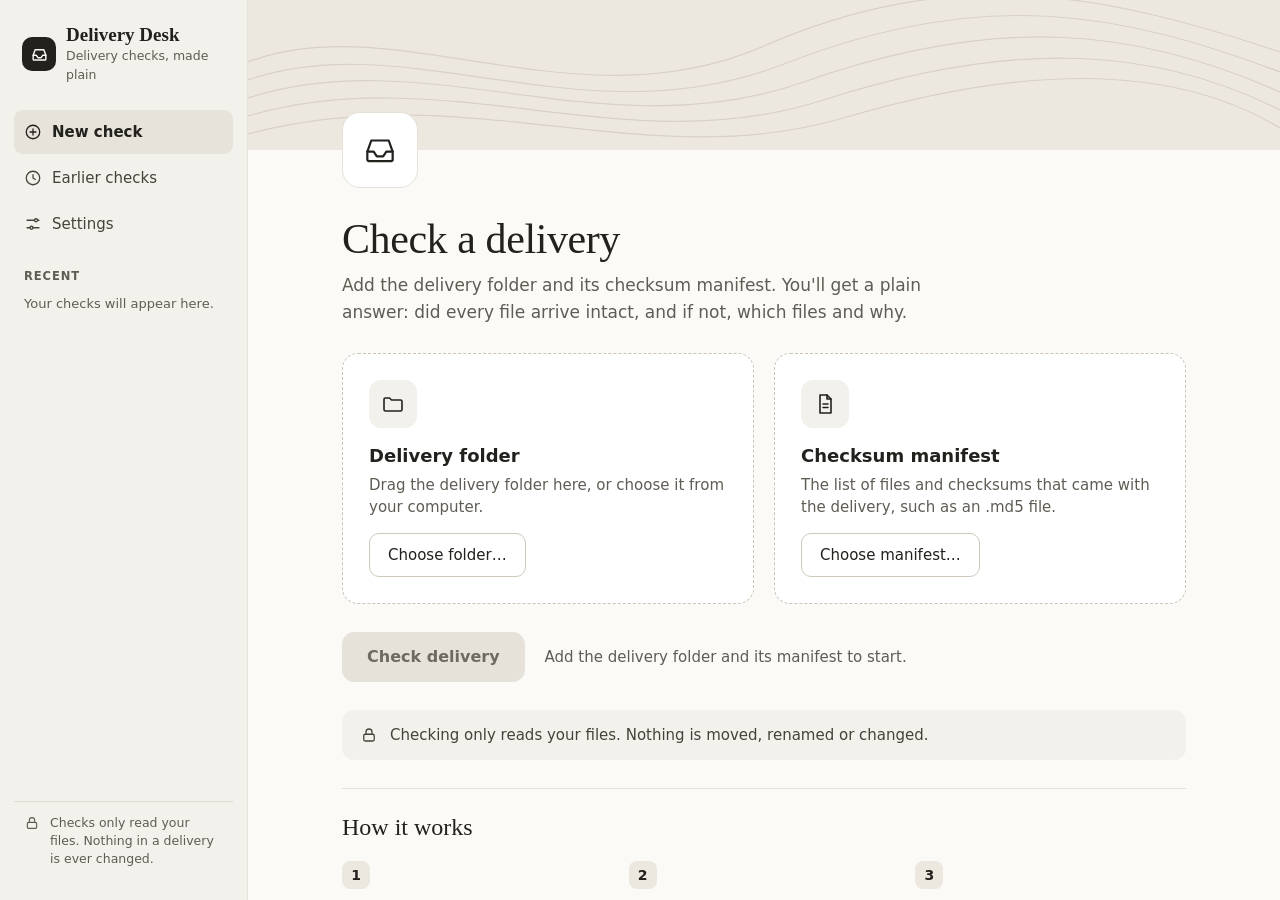
==== delivery_desk_app/web/index.html @ ee3d8d7c "Module 2: app skeleton (window, Start and Settings, drops and pickers, settings, secrets in Credenti" ====
<!doctype html>
<html lang="en">
<head>
<meta charset="utf-8">
<!-- Only the app's own files may run or style this page: a file name that looks like code is never obeyed. -->
<meta http-equiv="Content-Security-Policy" content="default-src 'self'; script-src 'self'; style-src 'self'; font-src 'self'; img-src 'self'; connect-src 'self'; object-src 'none'; base-uri 'none'; form-action 'none'">
<title>Delivery Desk</title>
<link rel="stylesheet" href="app.css">
<script src="app.js" defer></script>
</head>
<body>
<div class="shell">

<nav class="sidebar" aria-label="Main">
  <div class="brand">
    <div class="brand-mark">
      <svg aria-hidden="true" width="19" height="19" viewBox="0 0 24 24" fill="none" stroke="currentColor" stroke-width="1.8" stroke-linecap="round" stroke-linejoin="round"><path d="M4 13h4l2 3h4l2-3h4"></path><path d="M4 13 6.5 6h11L20 13v5a1 1 0 0 1-1 1H5a1 1 0 0 1-1-1z"></path></svg>
    </div>
    <div class="brand-text">
      <span class="brand-name">Delivery Desk</span>
      <span class="brand-tag">Delivery checks, made plain</span>
    </div>
  </div>

  <div class="nav-links">
    <button type="button" class="nav-link" data-screen="start" aria-current="page">
      <svg aria-hidden="true" width="18" height="18" viewBox="0 0 24 24" fill="none" stroke="currentColor" stroke-width="1.7" stroke-linecap="round" stroke-linejoin="round"><circle cx="12" cy="12" r="9"></circle><path d="M12 8v8M8 12h8"></path></svg>
      New check
    </button>
    <button type="button" class="nav-link" data-screen="earlier">
      <svg aria-hidden="true" width="18" height="18" viewBox="0 0 24 24" fill="none" stroke="currentColor" stroke-width="1.7" stroke-linecap="round" stroke-linejoin="round"><circle cx="12" cy="12" r="9"></circle><path d="M12 7.5V12l3 2"></path></svg>
      Earlier checks
    </button>
    <button type="button" class="nav-link" data-screen="settings">
      <svg aria-hidden="true" width="18" height="18" viewBox="0 0 24 24" fill="none" stroke="currentColor" stroke-width="1.7" stroke-linecap="round" stroke-linejoin="round"><path d="M4 7h10M18 7h2M4 17h4M12 17h8"></path><circle cx="16" cy="7" r="2"></circle><circle cx="10" cy="17" r="2"></circle></svg>
      Settings
    </button>
  </div>

  <div class="recent">
    <span class="eyebrow">Recent</span>
    <p class="recent-empty">Your checks will appear here.</p>
  </div>

  <div class="sidebar-foot">
    <svg aria-hidden="true" width="16" height="16" viewBox="0 0 24 24" fill="none" stroke="currentColor" stroke-width="1.7" stroke-linecap="round" stroke-linejoin="round"><rect x="5" y="11" width="14" height="9" rx="2"></rect><path d="M8 11V8a4 4 0 0 1 8 0v3"></path></svg>
    <span>Checks only read your files. Nothing in a delivery is ever changed.</span>
  </div>
</nav>

<main class="main">

  <!-- 1 · Start -->
  <section class="screen" id="screen-start" aria-labelledby="start-title">
    <div class="banner" aria-hidden="true">
      <svg width="100%" height="150" viewBox="0 0 1040 150" preserveAspectRatio="none" fill="none" stroke="#D8D1C4" stroke-width="1.2">
        <path vector-effect="non-scaling-stroke" d="M0 62 C 150 6, 330 128, 520 46 S 860 -8, 1040 52"></path>
        <path vector-effect="non-scaling-stroke" d="M0 80 C 160 24, 340 142, 540 64 S 880 12, 1040 72"></path>
        <path vector-effect="non-scaling-stroke" d="M0 98 C 180 40, 360 152, 560 82 S 900 30, 1040 92"></path>
        <path vector-effect="non-scaling-stroke" d="M0 116 C 200 58, 380 164, 580 100 S 920 50, 1040 110"></path>
        <path vector-effect="non-scaling-stroke" d="M0 134 C 220 76, 400 176, 600 118 S 940 68, 1040 128"></path>
      </svg>
    </div>
    <div class="page page-start">
      <div class="hero-mark">
        <svg aria-hidden="true" width="38" height="38" viewBox="0 0 24 24" fill="none" stroke="currentColor" stroke-width="1.4" stroke-linecap="round" stroke-linejoin="round"><path d="M4 13h4l2 3h4l2-3h4"></path><path d="M4 13 6.5 6h11L20 13v5a1 1 0 0 1-1 1H5a1 1 0 0 1-1-1z"></path></svg>
      </div>
      <header class="page-head">
        <h1 id="start-title">Check a delivery</h1>
        <p class="lead">Add the delivery folder and its checksum manifest. You'll get a plain answer: did every file arrive intact, and if not, which files and why.</p>
      </header>

      <div class="cards">
        <div class="card drop" id="folderCard">
          <div class="card-empty" id="folderEmpty">
            <div class="tile">
              <svg aria-hidden="true" width="24" height="24" viewBox="0 0 24 24" fill="none" stroke="currentColor" stroke-width="1.6" stroke-linecap="round" stroke-linejoin="round"><path d="M3 7.5A1.5 1.5 0 0 1 4.5 6h4l2 2h9A1.5 1.5 0 0 1 21 9.5v8a1.5 1.5 0 0 1-1.5 1.5h-15A1.5 1.5 0 0 1 3 17.5z"></path></svg>
            </div>
            <div class="card-text">
              <h2>Delivery folder</h2>
              <p>Drag the delivery folder here, or choose it from your computer.</p>
            </div>
            <button type="button" class="button" id="chooseFolder">Choose folder…</button>
          </div>
          <div class="card-chosen" id="folderChosen" hidden>
            <div class="card-top">
              <div class="tile tile-ok">
                <svg aria-hidden="true" width="24" height="24" viewBox="0 0 24 24" fill="none" stroke="currentColor" stroke-width="1.6" stroke-linecap="round" stroke-linejoin="round"><path d="M3 7.5A1.5 1.5 0 0 1 4.5 6h4l2 2h9A1.5 1.5 0 0 1 21 9.5v8a1.5 1.5 0 0 1-1.5 1.5h-15A1.5 1.5 0 0 1 3 17.5z"></path></svg>
              </div>
              <span class="pill pill-ok">Added</span>
            </div>
            <div class="card-facts">
              <span class="eyebrow">Delivery folder</span>
              <span class="mono big" id="folderName"></span>
              <span class="mono small muted" id="folderPath"></span>
              <span class="fact" id="folderFiles"></span>
            </div>
            <button type="button" class="link-button" id="changeFolder">Choose a different folder</button>
          </div>
          <p class="card-error" id="folderError" role="alert"></p>
        </div>

        <div class="card drop" id="manifestCard">
          <div class="card-empty" id="manifestEmpty">
            <div class="tile">
              <svg aria-hidden="true" width="24" height="24" viewBox="0 0 24 24" fill="none" stroke="currentColor" stroke-width="1.6" stroke-linecap="round" stroke-linejoin="round"><path d="M7 3h7l4 4v14H7z"></path><path d="M14 3v4h4"></path><path d="M10 12h5M10 15.5h5"></path></svg>
            </div>
            <div class="card-text">
              <h2>Checksum manifest</h2>
              <p>The list of files and checksums that came with the delivery, such as an .md5 file.</p>
            </div>
            <button type="button" class="button" id="chooseManifest">Choose manifest…</button>
          </div>
          <div class="card-chosen" id="manifestChosen" hidden>
            <div class="card-top">
              <div class="tile tile-ok">
                <svg aria-hidden="true" width="24" height="24" viewBox="0 0 24 24" fill="none" stroke="currentColor" stroke-width="1.6" stroke-linecap="round" stroke-linejoin="round"><path d="M7 3h7l4 4v14H7z"></path><path d="M14 3v4h4"></path><path d="M10 12h5M10 15.5h5"></path></svg>
              </div>
              <span class="pill pill-ok">Added</span>
            </div>
            <div class="card-facts">
              <span class="eyebrow">Checksum manifest</span>
              <span class="mono big" id="manifestName"></span>
              <span class="mono small muted" id="manifestPath"></span>
              <span class="fact" id="manifestEntries"></span>
            </div>
            <button type="button" class="link-button" id="changeManifest">Choose a different manifest</button>
          </div>
          <p class="card-error" id="manifestError" role="alert"></p>
        </div>
      </div>

      <div class="go-row">
        <button type="button" class="button primary" id="checkButton" disabled>Check delivery</button>
        <p class="muted" id="readyHint">Add the delivery folder and its manifest to start.</p>
      </div>

      <div class="reassure">
        <svg aria-hidden="true" width="18" height="18" viewBox="0 0 24 24" fill="none" stroke="currentColor" stroke-width="1.7" stroke-linecap="round" stroke-linejoin="round"><rect x="5" y="11" width="14" height="9" rx="2"></rect><path d="M8 11V8a4 4 0 0 1 8 0v3"></path></svg>
        <span>Checking only reads your files. Nothing is moved, renamed or changed.</span>
      </div>

      <section class="how" aria-labelledby="how-title">
        <h2 id="how-title" class="serif">How it works</h2>
        <div class="steps">
          <div class="step"><span class="step-num">1</span><h3>Check</h3><p>Every file is compared with its line in the manifest.</p></div>
          <div class="step"><span class="step-num">2</span><h3>Read the result</h3><p>Problems are explained in plain words, with the files they affect.</p></div>
          <div class="step"><span class="step-num">3</span><h3>Write it up</h3><p>Answer five short questions and get an email for your manager.</p></div>
        </div>
      </section>
    </div>
  </section>

  <!-- 8 · Earlier checks (built in module 5) -->
  <section class="screen" id="screen-earlier" aria-labelledby="earlier-title" hidden>
    <div class="page">
      <header class="page-head">
        <h1 id="earlier-title">Earlier checks</h1>
        <p class="lead">Every check run on this computer, newest first. This screen arrives later in the build.</p>
      </header>
    </div>
  </section>

  <!-- 7 · Settings -->
  <section class="screen" id="screen-settings" aria-labelledby="settings-title" hidden>
    <div class="page page-settings">
      <header class="settings-head">
        <div class="page-head">
          <h1 id="settings-title">Settings</h1>
          <p class="lead" id="modeHint">Which tools Delivery Desk works with.</p>
        </div>
        <div class="segmented" role="group" aria-label="Settings detail">
          <button type="button" id="modeStandard" aria-pressed="true">Standard</button>
          <button type="button" id="modeAdvanced" aria-pressed="false">Advanced</button>
        </div>
      </header>
      <p class="banner-warning" id="settingsWarning" role="alert" hidden></p>

      <div id="standardView">
        <section class="block">
          <h2 class="serif">Connected tools</h2>
          <div class="rows">
            <div class="row">
              <div class="row-text"><span class="row-title">Checking</span><span class="row-desc">Built in. Compares every file with its manifest and explains what it finds. Always available.</span></div>
              <span class="pill pill-ok">Ready</span>
            </div>
            <div class="row">
              <div class="row-text"><span class="row-title">Alerts and log <span class="muted normal">(optional)</span></span><span class="row-desc">When set up, delivery-ops-hub sends one alert for each delivery with problems, and logs every check. Without it, checks still run and every report is still saved.</span></div>
              <span class="pill" id="alertsStatus"></span>
            </div>
            <div class="row">
              <div class="row-text"><span class="row-title">AI summary <span class="muted normal">(optional)</span></span><span class="row-desc">ai-triage writes a checked summary for your note. Without it, the summary is written by code instead. Everything else works the same.</span></div>
              <span class="pill" id="aiStatus"></span>
            </div>
          </div>
          <p class="muted">Reports are saved in <span class="mono small" id="reportsInUse"></span><span id="reportsInUseWhy"></span></p>
          <p class="muted">Set up or change the optional tools under Advanced.</p>
        </section>
      </div>

      <div id="advancedView" hidden>
        <section class="block">
          <h2 class="serif">Reports</h2>
          <div class="panel">
            <div class="field" data-field="reports_dir">
              <label for="f-reports_dir">Reports folder</label>
              <div class="field-row"><input type="text" id="f-reports_dir" spellcheck="false"><button type="button" class="button small-button" data-browse="reports_dir" data-kind="folder">Browse…</button></div>
              <span class="help">Every check's report, working note and email are kept here. While alerts are set up, the reports folder in delivery-ops-hub's settings is used instead.</span>
              <span class="field-error" id="e-reports_dir"></span>
            </div>
          </div>
        </section>

        <section class="block">
          <h2 class="serif">Alerts and log <span class="aside">(optional)</span></h2>
          <div class="panel">
            <div class="field" data-field="ops_hub_path">
              <label for="f-ops_hub_path">delivery-ops-hub folder</label>
              <div class="field-row"><input type="text" id="f-ops_hub_path" spellcheck="false" placeholder="C:/path/to/delivery-ops-hub"><button type="button" class="button small-button" data-browse="ops_hub_path" data-kind="folder">Browse…</button></div>
              <span class="field-error" id="e-ops_hub_path"></span>
            </div>
            <div class="field" data-field="ops_hub_config">
              <label for="f-ops_hub_config">delivery-ops-hub settings file</label>
              <div class="field-row"><input type="text" id="f-ops_hub_config" spellcheck="false" placeholder="C:/path/to/delivery-ops-hub/ops-hub.toml"><button type="button" class="button small-button" data-browse="ops_hub_config" data-kind="file">Browse…</button></div>
              <span class="help">Its reports folder and alert settings are reused as they are.</span>
              <span class="field-error" id="e-ops_hub_config"></span>
            </div>
            <div class="field" data-secret="webhook_secret">
              <span class="label">Webhook secret</span>
              <div class="secret-saved" id="webhook_secret-saved" hidden>
                <span class="pill pill-ok">Saved in Windows Credential Manager</span>
                <button type="button" class="button small-button" data-replace="webhook_secret">Replace</button>
                <button type="button" class="link-button danger" data-remove="webhook_secret">Remove</button>
              </div>
              <div class="secret-edit" id="webhook_secret-edit">
                <span class="help">Paste the same secret that's stored in n8n's Header Auth credential.</span>
                <div class="field-row"><input type="password" id="s-webhook_secret" autocomplete="off" placeholder="Paste the webhook secret" aria-label="Webhook secret"><button type="button" class="button small-button" data-save-secret="webhook_secret">Save secret</button></div>
              </div>
              <span class="field-error" id="e-webhook_secret"></span>
            </div>
          </div>
        </section>

        <section class="block">
          <h2 class="serif">AI summary <span class="aside">(optional)</span></h2>
          <div class="panel">
            <div class="field" data-field="ai_triage_path">
              <label for="f-ai_triage_path">ai-triage folder</label>
              <div class="field-row"><input type="text" id="f-ai_triage_path" spellcheck="false" placeholder="C:/path/to/ai-triage"><button type="button" class="button small-button" data-browse="ai_triage_path" data-kind="folder">Browse…</button></div>
              <span class="field-error" id="e-ai_triage_path"></span>
            </div>
            <div class="field" data-field="ai_triage_python">
              <label for="f-ai_triage_python">ai-triage Python</label>
              <div class="field-row"><input type="text" id="f-ai_triage_python" spellcheck="false" placeholder="C:/path/to/ai-triage/.venv/Scripts/python.exe"><button type="button" class="button small-button" data-browse="ai_triage_python" data-kind="file">Browse…</button></div>
              <span class="field-error" id="e-ai_triage_python"></span>
            </div>
            <div class="field" data-secret="ai_key">
              <span class="label">AI key</span>
              <div class="secret-saved" id="ai_key-saved" hidden>
                <span class="pill pill-ok">Saved in Windows Credential Manager</span>
                <button type="button" class="button small-button" data-replace="ai_key">Replace</button>
                <button type="button" class="link-button danger" data-remove="ai_key">Remove</button>
              </div>
              <div class="secret-edit" id="ai_key-edit">
                <span class="help">Used only to write the AI summary. Without it, the summary is written by code.</span>
                <div class="field-row"><input type="password" id="s-ai_key" autocomplete="off" placeholder="Paste your Anthropic API key" aria-label="AI key"><button type="button" class="button small-button" data-save-secret="ai_key">Save key</button></div>
              </div>
              <span class="field-error" id="e-ai_key"></span>
            </div>
          </div>
        </section>

        <div class="reassure">
          <svg aria-hidden="true" width="18" height="18" viewBox="0 0 24 24" fill="none" stroke="currentColor" stroke-width="1.7" stroke-linecap="round" stroke-linejoin="round"><rect x="5" y="11" width="14" height="9" rx="2"></rect><path d="M8 11V8a4 4 0 0 1 8 0v3"></path></svg>
          <span><strong>Secrets stay in Windows Credential Manager,</strong> the password store built into Windows. Delivery Desk never writes them into its settings, reports, notes or emails, and never shows a saved secret again.</span>
        </div>

        <div class="go-row">
          <button type="button" class="button primary" id="saveSettings">Save settings</button>
          <span class="saved-note" id="savedNote" role="status"></span>
        </div>
      </div>
    </div>
  </section>
</main>
</div>

<div class="toast" id="toast" role="status" aria-live="polite" hidden></div>
</body>
</html>
---- delivery_desk_app/web/app.css ----
/* Delivery Desk: "Paper". Calm and light, after Georgi's prototype. One look, no dark mode. */

:root {
  --paper: #FBFAF7;
  --sidebar: #F3F1EC;
  --line: #E6E2DA;
  --line-soft: #EEEBE5;
  --line-strong: #CFC9BD;
  --ink: #22211D;
  --ink-2: #45423B;
  --muted: #5F5C54;
  --wash: #ECE8E0;
  --selected: #E7E3DB;
  --white: #FFFFFF;
  --accent: #2B5FD9;
  --accent-dark: #1E46A8;
  --accent-wash: #EEF3FD;
  --ok: #22663F;
  --ok-wash: #E5F2E9;
  --ok-line: #B9D7C4;
  --warn: #8A5A12;
  --warn-wash: #FBF1DC;
  --bad: #A3401F;
  --bad-wash: #FBE9E2;
  --serif: "Newsreader", Georgia, "Times New Roman", serif;
  --sans: "Instrument Sans", "Segoe UI", system-ui, sans-serif;
  --mono: "IBM Plex Mono", Consolas, "Courier New", monospace;
}

* { box-sizing: border-box; }
html, body { margin: 0; height: 100%; }
body { background: var(--paper); color: var(--ink); font-family: var(--sans); font-size: 16px; line-height: 1.5; }
button { font: inherit; cursor: pointer; }
input { font: inherit; }
:focus-visible { outline: 2px solid var(--accent); outline-offset: 2px; }
[hidden] { display: none !important; }

.shell { min-height: 100%; display: flex; }
.main { flex: 1; min-width: 0; overflow-y: auto; height: 100vh; }

/* --- Sidebar ------------------------------------------------------------------------------------ */
.sidebar { width: 248px; flex: none; padding: 20px 14px; background: var(--sidebar); border-right: 1px solid var(--line);
  display: flex; flex-direction: column; gap: 22px; height: 100vh; position: sticky; top: 0; }
.brand { display: flex; align-items: center; gap: 10px; padding: 4px 8px; }
.brand-mark { width: 34px; height: 34px; border-radius: 10px; background: var(--ink); color: var(--paper);
  display: flex; align-items: center; justify-content: center; flex: none; }
.brand-text { display: flex; flex-direction: column; gap: 1px; }
.brand-name { font-family: var(--serif); font-size: 19px; font-weight: 600; line-height: 1.15; }
.brand-tag { font-size: 12.5px; color: var(--muted); }
.nav-links { display: flex; flex-direction: column; gap: 2px; }
.nav-link { display: flex; align-items: center; gap: 10px; min-height: 44px; padding: 0 10px; border-radius: 9px;
  border: none; background: none; color: var(--ink-2); font-size: 15px; font-weight: 500; text-align: left; }
.nav-link:hover { background: var(--wash); }
.nav-link[aria-current="page"] { background: var(--selected); color: var(--ink); font-weight: 600; }
.recent { display: flex; flex-direction: column; gap: 2px; }
.recent .eyebrow { padding: 0 10px 6px; }
.recent-empty { margin: 0; padding: 0 10px; font-size: 13px; color: var(--muted); }
.sidebar-foot { margin-top: auto; display: flex; gap: 10px; align-items: flex-start; padding: 12px 10px;
  border-top: 1px solid #E0DCD3; font-size: 12.5px; line-height: 1.45; color: var(--muted); }
.sidebar-foot svg { flex: none; margin-top: 1px; }

/* --- Shared ------------------------------------------------------------------------------------- */
.page { width: 100%; max-width: 940px; margin: 0 auto; padding: 48px 48px 64px; display: flex; flex-direction: column; gap: 28px; }
.page-head { display: flex; flex-direction: column; gap: 10px; }
h1 { margin: 0; font-family: var(--serif); font-size: 42px; font-weight: 500; line-height: 1.1; letter-spacing: -0.01em; }
h2, h3 { margin: 0; }
.serif { font-family: var(--serif); font-weight: 500; font-size: 24px; }
.lead { margin: 0; max-width: 640px; font-size: 17px; line-height: 1.55; color: var(--muted); }
.muted { color: var(--muted); }
.normal { font-weight: 400; }
.mono { font-family: var(--mono); overflow-wrap: anywhere; }
.big { font-size: 18px; font-weight: 500; }
.small { font-size: 13px; }
.eyebrow { font-size: 11.5px; font-weight: 600; letter-spacing: 0.08em; text-transform: uppercase; color: var(--muted); }
.pill { display: inline-flex; align-items: center; gap: 6px; padding: 5px 11px; border-radius: 999px;
  background: var(--wash); color: var(--ink-2); font-size: 13px; font-weight: 600; white-space: nowrap; }
.pill-ok { background: var(--ok-wash); color: var(--ok); }
.pill-warn { background: var(--warn-wash); color: var(--warn); }

.button { display: inline-flex; align-items: center; justify-content: center; gap: 8px; min-height: 44px; padding: 0 18px;
  border-radius: 10px; background: var(--white); border: 1px solid var(--line-strong); color: var(--ink); font-size: 15px; font-weight: 500; }
.button:hover { background: #F7F5F0; }
.button.primary { min-height: 50px; padding: 0 24px; border-radius: 12px; background: var(--ink); border-color: var(--ink);
  color: var(--white); font-size: 16px; font-weight: 600; }
.button.primary:hover { background: #3A3832; }
.button.primary:disabled { background: var(--line); border-color: var(--line); color: #6E6A61; cursor: not-allowed; }
.small-button { min-height: 44px; padding: 0 14px; font-size: 14.5px; flex: none; }
.link-button { min-height: 44px; padding: 0 4px; background: none; border: none; color: var(--accent); font-size: 15px; font-weight: 500; }
.link-button:hover { color: var(--accent-dark); }
.link-button.danger { color: var(--bad); }

.reassure { display: flex; align-items: flex-start; gap: 12px; padding: 14px 18px; border-radius: 12px; background: var(--sidebar);
  font-size: 15px; color: var(--ink-2); }
.reassure svg { flex: none; margin-top: 2px; }
.reassure strong { color: var(--ink); }
.go-row { display: flex; flex-wrap: wrap; align-items: center; gap: 14px 20px; }
.go-row p { margin: 0; font-size: 15px; }

/* --- Start ----------------------------------------------------------------------------------------- */
.banner { height: 150px; background: var(--wash); overflow: hidden; }
.page-start { padding-top: 0; }
.hero-mark { margin-top: -38px; width: 76px; height: 76px; border-radius: 18px; background: var(--white); border: 1px solid var(--line);
  display: flex; align-items: center; justify-content: center; }
.cards { display: flex; flex-wrap: wrap; gap: 20px; }
.card { flex: 1 1 300px; min-width: 0; min-height: 244px; border: 1.5px dashed #CBC4B6; border-radius: 16px; background: var(--white);
  padding: 26px; display: flex; flex-direction: column; gap: 10px; transition: border-color 120ms, background 120ms; }
.card.is-chosen { border-style: solid; border-color: var(--ok-line); }
.card.is-dragging { border-color: var(--accent); background: var(--accent-wash); }
.card-empty, .card-chosen { display: flex; flex-direction: column; align-items: flex-start; gap: 14px; flex: 1; }
.card-text { display: flex; flex-direction: column; gap: 5px; }
.card-text h2 { font-size: 18px; font-weight: 600; }
.card-text p { margin: 0; font-size: 15px; color: var(--muted); }
.card-empty .button, .card-chosen .link-button { margin-top: auto; }
.card-top { display: flex; align-items: center; justify-content: space-between; align-self: stretch; }
.card-facts { display: flex; flex-direction: column; gap: 5px; min-width: 0; align-self: stretch; }
.fact { font-size: 14px; color: var(--ink-2); }
.tile { width: 48px; height: 48px; border-radius: 12px; background: var(--sidebar); display: flex; align-items: center; justify-content: center; }
.tile-ok { background: var(--ok-wash); color: var(--ok); }
.card-error { margin: 0; font-size: 14px; color: var(--bad); }
.card-error:empty { display: none; }
.how { display: flex; flex-direction: column; gap: 16px; padding-top: 8px; border-top: 1px solid var(--line); }
.how h2 { margin-top: 12px; }
.steps { display: flex; flex-wrap: wrap; gap: 16px; }
.step { flex: 1 1 200px; display: flex; flex-direction: column; gap: 8px; }
.step h3 { font-size: 16px; font-weight: 600; }
.step p { margin: 0; font-size: 14.5px; color: var(--muted); }
.step-num { width: 28px; height: 28px; border-radius: 8px; background: var(--wash); display: flex; align-items: center; justify-content: center;
  font-size: 14px; font-weight: 600; }

/* --- Settings ------------------------------------------------------------------------------------- */
.page-settings { max-width: 900px; gap: 30px; }
.settings-head { display: flex; flex-wrap: wrap; align-items: flex-end; justify-content: space-between; gap: 18px 24px; }
.segmented { display: flex; padding: 4px; border-radius: 12px; background: var(--wash); }
.segmented button { min-height: 40px; padding: 0 16px; border-radius: 9px; border: none; background: transparent; color: var(--muted);
  font-size: 15px; font-weight: 600; }
.segmented button[aria-pressed="true"] { background: var(--white); color: var(--ink); }
.banner-warning { margin: 0; padding: 12px 16px; border-radius: 12px; background: var(--warn-wash); color: var(--warn); font-size: 14.5px; }
.block { display: flex; flex-direction: column; gap: 14px; margin-bottom: 26px; }
.block h2.serif { font-size: 26px; }
.aside { font-family: var(--sans); font-size: 16px; color: var(--muted); }
.block > p { margin: 0; font-size: 14.5px; }
.rows { background: var(--white); border: 1px solid var(--line); border-radius: 16px; overflow: hidden; }
.row { display: flex; flex-wrap: wrap; align-items: center; justify-content: space-between; gap: 12px 20px; padding: 20px 22px;
  border-bottom: 1px solid var(--line-soft); }
.row:last-child { border-bottom: none; }
.row-text { flex: 1 1 320px; display: flex; flex-direction: column; gap: 4px; min-width: 0; }
.row-title { font-size: 16px; font-weight: 600; }
.row-desc { font-size: 14.5px; color: var(--muted); }
.panel { background: var(--white); border: 1px solid var(--line); border-radius: 16px; padding: 22px; display: flex; flex-direction: column; gap: 18px; }
.field { display: flex; flex-direction: column; gap: 6px; }
.field label, .field .label { font-size: 14.5px; font-weight: 600; }
.field-row { display: flex; gap: 8px; }
.field-row input { flex: 1; min-width: 0; min-height: 44px; padding: 0 12px; border-radius: 10px; border: 1px solid #D6D1C6;
  background: var(--paper); color: var(--ink); font-family: var(--mono); font-size: 13.5px; }
.field-row input[type="password"] { font-family: var(--sans); font-size: 14.5px; }
.field.has-error input { border-color: var(--bad); background: var(--bad-wash); }
.help { font-size: 13.5px; color: var(--muted); }
.field-error { font-size: 13.5px; color: var(--bad); }
.field-error:empty { display: none; }
.secret-saved { display: flex; flex-wrap: wrap; align-items: center; gap: 10px 14px; min-height: 44px; }
.secret-edit { display: flex; flex-direction: column; gap: 6px; }
.saved-note { font-size: 14.5px; color: var(--ok); }

.toast { position: fixed; bottom: 24px; left: 50%; transform: translateX(-50%); padding: 12px 18px; border-radius: 12px;
  background: var(--ink); color: var(--white); font-size: 14.5px; max-width: 560px; }
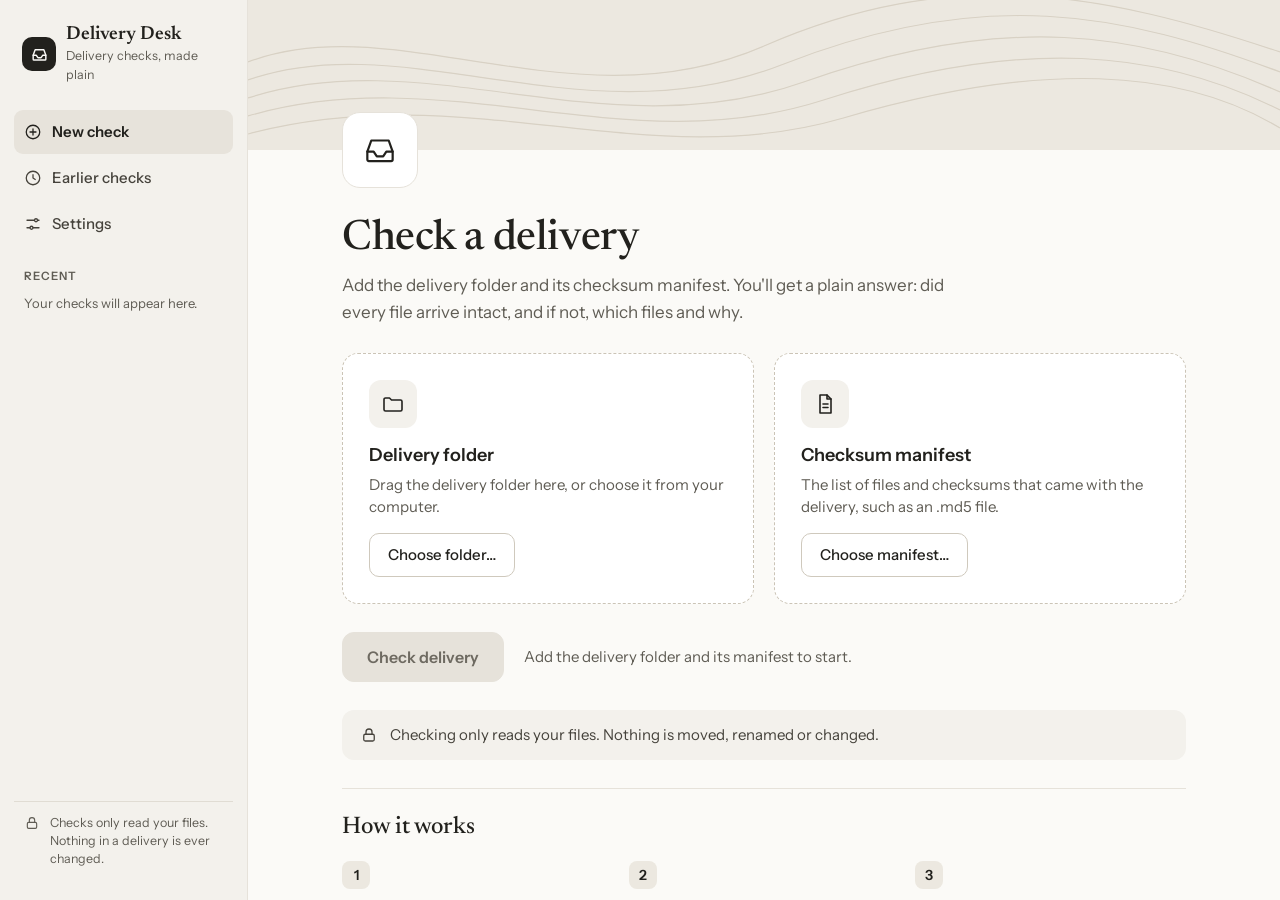
==== commit c15502ec: "Module 3, parts c and d: Checking, All clear, Problems found and Couldn't-check screens, with real c" ====
--- a/delivery_desk_app/web/index.html
+++ b/delivery_desk_app/web/index.html
@@ -151,6 +151,149 @@
     </div>
   </section>
 
+  <!-- 2 · Checking -->
+  <section class="screen" id="screen-checking" aria-labelledby="checking-title" hidden>
+    <div class="page page-narrow">
+      <header class="page-head">
+        <span class="eyebrow" id="checkStage">Checking · you can keep working</span>
+        <h1 id="checking-title">Checking <span class="mono h1-mono" id="checkName"></span></h1>
+        <p class="lead">Against <span class="mono" id="checkManifest"></span>.</p>
+      </header>
+      <section class="progress-card" aria-label="Progress">
+        <div class="progress-top">
+          <span class="big-number" id="checkPct">0%</span>
+          <span class="progress-counts" id="checkCounts">Getting ready…</span>
+        </div>
+        <div class="bar" role="progressbar" aria-label="Files checked" aria-valuemin="0" aria-valuemax="100" aria-valuenow="0" id="checkBarBox"><div class="bar-fill" id="checkBar"></div></div>
+        <div class="now-reading">
+          <span class="small muted" id="nowLabel">Reading now</span>
+          <span class="mono" id="nowFile">…</span>
+        </div>
+      </section>
+      <ol class="stages">
+        <li class="stage" id="stage-preparing"><span class="stage-mark">1</span><span class="stage-text"><span class="stage-title">Reading the manifest and the folder</span><span class="stage-detail">Which files should be there, and which are.</span></span></li>
+        <li class="stage" id="stage-hashing"><span class="stage-mark">2</span><span class="stage-text"><span class="stage-title">Reading files and working out checksums</span><span class="stage-detail">Each file is read once, start to finish.</span></span></li>
+        <li class="stage" id="stage-comparing"><span class="stage-mark">3</span><span class="stage-text"><span class="stage-title">Comparing and looking for likely causes</span><span class="stage-detail">Related findings are grouped so you can see what probably happened.</span></span></li>
+      </ol>
+      <div class="go-row">
+        <button type="button" class="button" id="stopButton">Stop checking</button>
+        <span class="muted">Stopping is safe. Nothing has been changed.</span>
+      </div>
+    </div>
+  </section>
+
+  <!-- 3 · All clear -->
+  <section class="screen" id="screen-allclear" aria-labelledby="allclear-title" hidden>
+    <div class="page">
+      <header class="result-head">
+        <div class="result-icon result-icon-ok">
+          <svg aria-hidden="true" width="32" height="32" viewBox="0 0 24 24" fill="none" stroke="currentColor" stroke-width="2" stroke-linecap="round" stroke-linejoin="round"><path d="m5 12.5 4.5 4.5L19 7.5"></path></svg>
+        </div>
+        <span class="pill pill-ok">CLEAN</span>
+        <h1 id="allclear-title"></h1>
+        <p class="lead">Every file listed in <span class="mono" id="acManifests"></span> is here, and each one matches its checksum. Nothing extra turned up. There's nothing to write up.</p>
+      </header>
+      <dl class="facts">
+        <div><dt>Delivery</dt><dd class="mono small" id="acTree"></dd></div>
+        <div><dt>Manifest</dt><dd class="mono small" id="acManifest"></dd></div>
+        <div><dt>Checked</dt><dd id="acWhen"></dd></div>
+      </dl>
+      <p class="alert-line" id="acAlert" hidden></p>
+      <div class="go-row">
+        <button type="button" class="button primary" data-again>Check another delivery</button>
+        <button type="button" class="button" data-show-folder>
+          <svg aria-hidden="true" width="17" height="17" viewBox="0 0 24 24" fill="none" stroke="currentColor" stroke-width="1.8" stroke-linecap="round" stroke-linejoin="round"><path d="M3 7.5A1.5 1.5 0 0 1 4.5 6h4l2 2h9A1.5 1.5 0 0 1 21 9.5v8a1.5 1.5 0 0 1-1.5 1.5h-15A1.5 1.5 0 0 1 3 17.5z"></path></svg>
+          Show report in folder
+        </button>
+      </div>
+      <section class="block-top">
+        <h2 class="serif">What was checked</h2>
+        <ul class="checked-list" id="acChecked"></ul>
+      </section>
+    </div>
+  </section>
+
+  <!-- 4 · Problems found (and passed with warnings) -->
+  <section class="screen" id="screen-results" aria-labelledby="results-title" hidden>
+    <div class="page page-wide">
+      <header class="result-head">
+        <span class="pill" id="rsPill"></span>
+        <h1 id="results-title"></h1>
+        <p class="lead" id="rsSubline"></p>
+        <p class="lead">Checked <span class="mono" id="rsTree"></span> against <span class="mono" id="rsManifests"></span> on <span id="rsWhen"></span>.</p>
+      </header>
+      <p class="alert-line" id="rsAlert" hidden></p>
+      <div class="go-row">
+        <button type="button" class="button" data-show-folder>
+          <svg aria-hidden="true" width="17" height="17" viewBox="0 0 24 24" fill="none" stroke="currentColor" stroke-width="1.8" stroke-linecap="round" stroke-linejoin="round"><path d="M3 7.5A1.5 1.5 0 0 1 4.5 6h4l2 2h9A1.5 1.5 0 0 1 21 9.5v8a1.5 1.5 0 0 1-1.5 1.5h-15A1.5 1.5 0 0 1 3 17.5z"></path></svg>
+          Show report in folder
+        </button>
+        <button type="button" class="button primary" id="startNote" hidden>Start incident note</button>
+        <button type="button" class="link-button" data-again>Check another delivery</button>
+      </div>
+      <div class="count-cards">
+        <div class="count-card count-error"><span class="count-label">Errors</span><span class="count-number" id="rsErrors">0</span><span class="count-hint">Need looking at</span></div>
+        <div class="count-card count-warning"><span class="count-label">Warnings</span><span class="count-number" id="rsWarnings">0</span><span class="count-hint">Worth a look</span></div>
+        <div class="count-card count-info"><span class="count-label">Info</span><span class="count-number" id="rsInfo">0</span><span class="count-hint">For your information</span></div>
+      </div>
+      <section class="block-top" id="rsCausesBlock">
+        <h2 class="serif">What probably happened</h2>
+        <p class="muted">Likely explanations worked out from the findings. They're hints, not verdicts, so check them before you act.</p>
+        <div class="causes" id="rsCauses"></div>
+      </section>
+      <section class="block-top">
+        <div class="table-head">
+          <h2 class="serif">All findings</h2>
+          <div class="chips" role="group" aria-label="Show findings">
+            <button type="button" class="chip" data-filter="ALL" aria-pressed="true"></button>
+            <button type="button" class="chip" data-filter="ERROR" aria-pressed="false"></button>
+            <button type="button" class="chip" data-filter="WARNING" aria-pressed="false"></button>
+            <button type="button" class="chip" data-filter="INFO" aria-pressed="false"></button>
+          </div>
+        </div>
+        <div class="table-box">
+          <table class="findings">
+            <thead><tr><th scope="col">Severity</th><th scope="col">What we found</th><th scope="col">File</th><th scope="col">Code</th></tr></thead>
+            <tbody id="rsRows"></tbody>
+          </table>
+          <p class="table-empty" id="rsEmpty" hidden>Nothing in this group.</p>
+        </div>
+        <p class="small muted" id="rsCap"></p>
+        <p class="small muted">File names are shown exactly as found on disk.</p>
+      </section>
+      <details class="details" id="rsDetails">
+        <summary>Show what the tools said</summary>
+        <pre class="tool-output" id="rsOutput"></pre>
+      </details>
+    </div>
+  </section>
+
+  <!-- The check couldn't run (not in the prototype; same Paper style) -->
+  <section class="screen" id="screen-notchecked" aria-labelledby="notchecked-title" hidden>
+    <div class="page page-narrow">
+      <header class="result-head">
+        <div class="result-icon result-icon-warn">
+          <svg aria-hidden="true" width="30" height="30" viewBox="0 0 24 24" fill="none" stroke="currentColor" stroke-width="2" stroke-linecap="round" stroke-linejoin="round"><path d="M12 8v5M12 16.5v.5"></path><circle cx="12" cy="12" r="9"></circle></svg>
+        </div>
+        <span class="pill pill-warn">NOT CHECKED</span>
+        <h1 id="notchecked-title">The check couldn't run</h1>
+        <p class="lead" id="ncReason"></p>
+      </header>
+      <div class="reassure">
+        <svg aria-hidden="true" width="18" height="18" viewBox="0 0 24 24" fill="none" stroke="currentColor" stroke-width="1.7" stroke-linecap="round" stroke-linejoin="round"><rect x="5" y="11" width="14" height="9" rx="2"></rect><path d="M8 11V8a4 4 0 0 1 8 0v3"></path></svg>
+        <span>Nothing was verified, and nothing in the delivery was changed.</span>
+      </div>
+      <section class="block-top" id="ncSaidBlock">
+        <h2 class="serif">What the tools said</h2>
+        <pre class="tool-output" id="ncOutput"></pre>
+      </section>
+      <div class="go-row">
+        <button type="button" class="button primary" id="ncBack">Back to the check</button>
+        <button type="button" class="link-button" id="ncSettings">Open Settings</button>
+      </div>
+    </div>
+  </section>
+
   <!-- 8 · Earlier checks (built in module 5) -->
   <section class="screen" id="screen-earlier" aria-labelledby="earlier-title" hidden>
     <div class="page">
--- a/delivery_desk_app/web/app.css
+++ b/delivery_desk_app/web/app.css
@@ -1,4 +1,10 @@
 /* Delivery Desk: "Paper". Calm and light, after Georgi's prototype. One look, no dark mode. */
+
+/* Fonts are bundled (SIL Open Font License 1.1; licences beside them in fonts/), so the app never needs the internet. */
+@font-face { font-family: "Newsreader"; src: url("fonts/Newsreader-Variable.ttf") format("truetype"); font-weight: 200 800; font-display: swap; }
+@font-face { font-family: "Instrument Sans"; src: url("fonts/InstrumentSans-Variable.ttf") format("truetype"); font-weight: 400 700; font-display: swap; }
+@font-face { font-family: "IBM Plex Mono"; src: url("fonts/IBMPlexMono-Regular.ttf") format("truetype"); font-weight: 400; font-display: swap; }
+@font-face { font-family: "IBM Plex Mono"; src: url("fonts/IBMPlexMono-Medium.ttf") format("truetype"); font-weight: 500; font-display: swap; }
 
 :root {
   --paper: #FBFAF7;
@@ -163,3 +169,86 @@
 
 .toast { position: fixed; bottom: 24px; left: 50%; transform: translateX(-50%); padding: 12px 18px; border-radius: 12px;
   background: var(--ink); color: var(--white); font-size: 14.5px; max-width: 560px; }
+
+/* --- Checking ------------------------------------------------------------------------------------- */
+.page-narrow { max-width: 760px; padding-top: 72px; }
+.page-wide { max-width: 1080px; }
+.h1-mono { font-size: 0.8em; font-weight: 400; }
+.progress-card { background: var(--white); border: 1px solid var(--line); border-radius: 18px; padding: 28px;
+  display: flex; flex-direction: column; gap: 18px; }
+.progress-top { display: flex; flex-wrap: wrap; align-items: baseline; justify-content: space-between; gap: 8px 20px; }
+.big-number { font-family: var(--serif); font-size: 56px; font-weight: 500; line-height: 1; }
+.progress-counts { font-size: 16px; color: var(--ink-2); }
+.bar { height: 10px; border-radius: 999px; background: var(--wash); overflow: hidden; }
+.bar-fill { height: 10px; width: 0; border-radius: 999px; background: var(--accent); transition: width 250ms; }
+.now-reading { display: flex; flex-direction: column; gap: 4px; padding: 14px 16px; border-radius: 12px; background: #F6F4F0; }
+.stages { list-style: none; margin: 0; padding: 0; display: flex; flex-direction: column; gap: 14px; }
+.stage { display: flex; gap: 14px; align-items: flex-start; }
+.stage-mark { flex: none; width: 28px; height: 28px; border-radius: 50%; display: flex; align-items: center; justify-content: center;
+  font-size: 13px; font-weight: 600; background: var(--wash); color: var(--muted); }
+.stage-text { display: flex; flex-direction: column; gap: 3px; padding-top: 3px; }
+.stage-title { font-size: 16px; font-weight: 600; color: var(--muted); }
+.stage-detail { font-size: 14.5px; color: var(--muted); }
+.stage.is-active .stage-mark { background: var(--accent); color: var(--white); }
+.stage.is-active .stage-title, .stage.is-done .stage-title { color: var(--ink); }
+.stage.is-done .stage-mark { background: var(--ok-wash); color: var(--ok); }
+
+/* --- Results --------------------------------------------------------------------------------------- */
+.result-head { display: flex; flex-direction: column; align-items: flex-start; gap: 14px; }
+.result-head h1 { font-size: 44px; }
+.result-head .lead { max-width: 700px; }
+.result-head .lead:empty { display: none; }
+.result-icon { width: 64px; height: 64px; border-radius: 50%; display: flex; align-items: center; justify-content: center; }
+.result-icon-ok { background: var(--ok-wash); color: var(--ok); }
+.result-icon-warn { background: var(--warn-wash); color: var(--warn); }
+.pill-bad { background: var(--bad-wash); color: var(--bad); }
+.facts { margin: 0; display: flex; flex-wrap: wrap; background: var(--white); border: 1px solid var(--line); border-radius: 16px; overflow: hidden; }
+.facts > div { flex: 1 1 200px; padding: 16px 20px; border-right: 1px solid var(--line-soft); display: flex; flex-direction: column; gap: 4px; min-width: 0; }
+.facts > div:last-child { border-right: none; }
+.facts dt { font-size: 12.5px; color: var(--muted); }
+.facts dd { margin: 0; font-size: 15px; }
+.alert-line { margin: 0; padding: 12px 16px; border-radius: 12px; background: var(--sidebar); font-size: 14.5px; color: var(--ink-2); }
+.alert-line.is-warn { background: var(--warn-wash); color: var(--warn); }
+.block-top { display: flex; flex-direction: column; gap: 14px; padding-top: 20px; border-top: 1px solid var(--line); }
+.block-top > p { margin: 0; }
+.checked-list { list-style: none; margin: 0; padding: 0; display: flex; flex-wrap: wrap; gap: 10px; }
+.checked-list li { flex: 1 1 360px; display: flex; align-items: center; gap: 12px; min-height: 48px; padding: 0 16px; border-radius: 12px;
+  background: var(--white); border: 1px solid var(--line-soft); }
+.checked-list .label { flex: 1; font-size: 15px; }
+.checked-list .value { font-size: 14px; color: var(--muted); }
+.count-cards { display: flex; flex-wrap: wrap; gap: 14px; }
+.count-card { flex: 1 1 180px; display: flex; flex-direction: column; gap: 2px; padding: 18px 20px; border-radius: 16px; background: var(--white);
+  border: 1px solid var(--line); }
+.count-label { font-size: 14px; font-weight: 600; }
+.count-number { font-family: var(--serif); font-size: 40px; font-weight: 500; line-height: 1.1; }
+.count-hint { font-size: 13.5px; color: var(--muted); }
+.count-error .count-label { color: var(--bad); }
+.count-warning .count-label { color: var(--warn); }
+.count-info .count-label { color: var(--ink-2); }
+.causes { display: flex; flex-direction: column; gap: 14px; }
+.cause { background: var(--white); border: 1px solid var(--line); border-radius: 16px; padding: 20px 22px; display: flex; flex-direction: column; gap: 10px; }
+.cause-top { display: flex; flex-wrap: wrap; align-items: center; gap: 10px; }
+.cause-code { font-family: var(--mono); font-size: 12px; color: var(--muted); }
+.cause-title { margin: 0; font-size: 18px; font-weight: 600; }
+.cause-summary { margin: 0; font-size: 15px; color: var(--ink-2); }
+.cause-files { list-style: none; margin: 0; padding: 12px 14px; border-radius: 12px; background: #F6F4F0; display: flex; flex-direction: column; gap: 4px; }
+.cause-files li { font-family: var(--mono); font-size: 13.5px; overflow-wrap: anywhere; }
+.cause-note { font-size: 13.5px; color: var(--muted); }
+.table-head { display: flex; flex-wrap: wrap; align-items: center; justify-content: space-between; gap: 12px; }
+.chips { display: flex; flex-wrap: wrap; gap: 8px; }
+.chip { min-height: 38px; padding: 0 14px; border-radius: 999px; border: 1px solid var(--line-strong); background: var(--white); color: var(--ink-2); font-size: 14px; }
+.chip[aria-pressed="true"] { background: var(--ink); border-color: var(--ink); color: var(--white); }
+.table-box { background: var(--white); border: 1px solid var(--line); border-radius: 16px; overflow-x: auto; }
+.findings { width: 100%; border-collapse: collapse; font-size: 14.5px; }
+.findings th { text-align: left; font-size: 12.5px; font-weight: 600; color: var(--muted); padding: 12px 16px; border-bottom: 1px solid var(--line); }
+.findings td { padding: 12px 16px; border-bottom: 1px solid var(--line-soft); vertical-align: top; }
+.findings tr:last-child td { border-bottom: none; }
+.findings .what { display: flex; flex-direction: column; gap: 2px; }
+.findings .detail { font-size: 13.5px; color: var(--muted); }
+.findings .file, .findings .code { font-family: var(--mono); font-size: 13px; overflow-wrap: anywhere; }
+.findings .code { color: var(--muted); }
+.table-empty { margin: 0; padding: 16px; color: var(--muted); }
+.details summary { cursor: pointer; color: var(--accent); font-weight: 500; min-height: 44px; display: flex; align-items: center; }
+.tool-output { margin: 0; padding: 14px 16px; border-radius: 12px; background: var(--sidebar); font-family: var(--mono); font-size: 12.5px;
+  white-space: pre-wrap; overflow-wrap: anywhere; max-height: 320px; overflow-y: auto; }
+.tool-output:empty { display: none; }
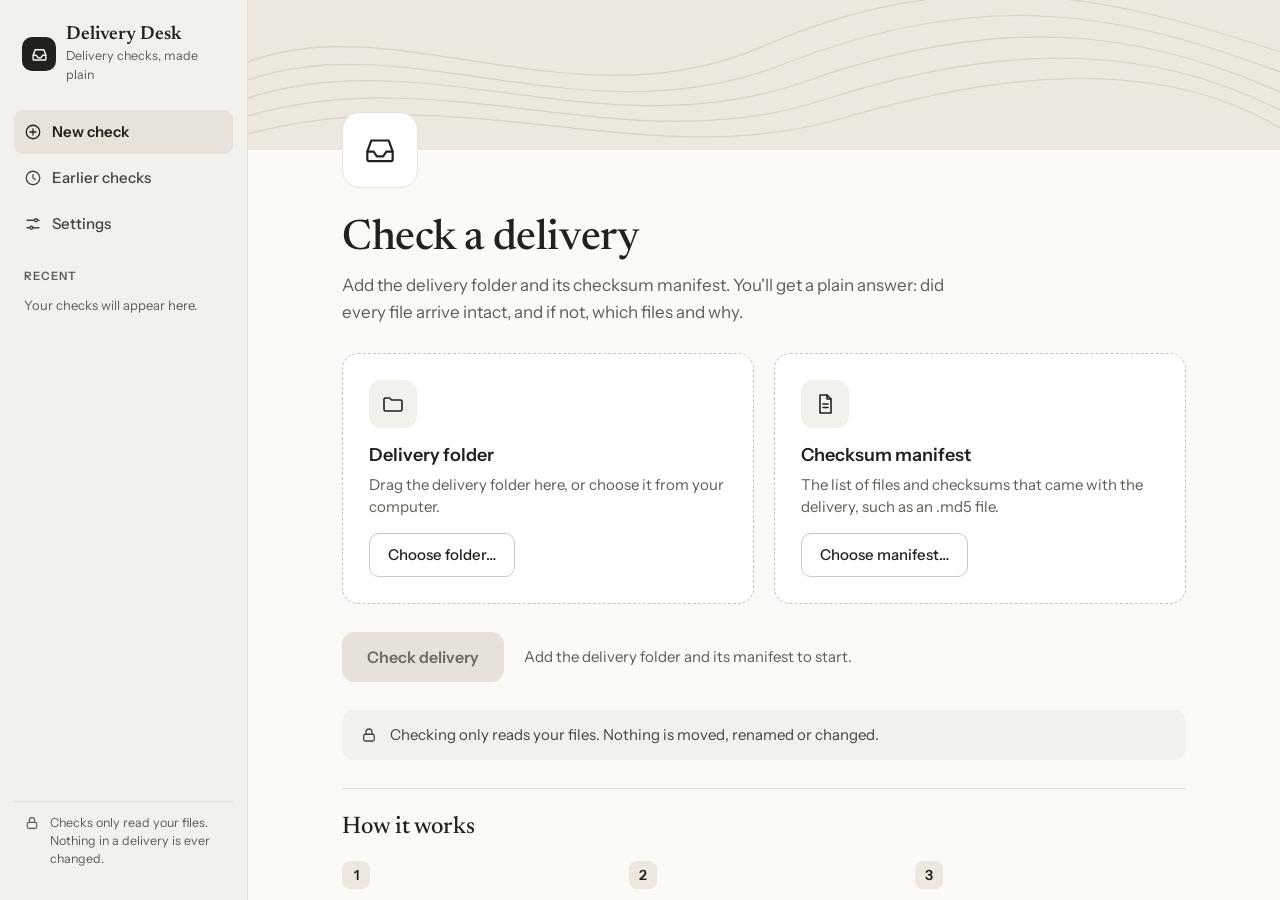
==== commit 49725c05: "Module 5: Earlier checks and the Recent list, read from the reports folder, with note progress Co-Au" ====
--- a/delivery_desk_app/web/index.html
+++ b/delivery_desk_app/web/index.html
@@ -39,7 +39,8 @@
 
   <div class="recent">
     <span class="eyebrow">Recent</span>
-    <p class="recent-empty">Your checks will appear here.</p>
+    <div class="recent-list" id="recentList"></div>
+    <p class="recent-empty" id="recentEmpty">Your checks will appear here.</p>
   </div>
 
   <div class="sidebar-foot">
@@ -268,6 +269,108 @@
     </div>
   </section>
 
+  <!-- 5 · Incident note -->
+  <section class="screen" id="screen-note" aria-labelledby="note-title" hidden>
+    <div class="page page-wide">
+      <button type="button" class="link-button back-link" id="noteBack">← Back to the results</button>
+      <header class="page-head">
+        <h1 id="note-title">Incident note</h1>
+        <p class="lead">Answer five short questions. Your answers go into the email for your manager word for word. Nothing rewrites them.</p>
+      </header>
+      <div class="two-col">
+        <div class="col-main">
+          <section class="panel">
+            <div class="panel-head"><h2 class="panel-title">From the check</h2><span class="help">Filled in for you. You can reword them.</span></div>
+            <div class="field">
+              <label for="fc-which">Which delivery</label>
+              <textarea id="fc-which" rows="2" data-section="Which delivery"></textarea>
+            </div>
+            <div class="field">
+              <label for="fc-problem">The problem</label>
+              <textarea id="fc-problem" rows="4" class="mono-text" data-section="The problem"></textarea>
+            </div>
+          </section>
+          <section class="question-card" aria-live="polite">
+            <span class="eyebrow" id="qStep">Question 1 of 5</span>
+            <h2 class="serif q-title"><label for="qText" id="qTitle"></label></h2>
+            <p class="help" id="qHelp"></p>
+            <textarea id="qText" rows="5"></textarea>
+            <input type="text" id="qLine" aria-labelledby="qTitle" hidden>
+            <p class="subject-preview" id="qSubject" hidden><span class="small muted">The subject line will read</span><span id="qSubjectText"></span></p>
+            <p class="field-error" id="qError" role="alert"></p>
+            <p class="small muted">Each answer is saved to the incident note as you go.</p>
+            <div class="go-row">
+              <button type="button" class="button" id="qPrev">Back</button>
+              <button type="button" class="button primary" id="qNext">Next question</button>
+              <button type="button" class="button primary" id="makeEmail" hidden>Make the email</button>
+            </div>
+            <p class="still-empty" id="stillEmpty"></p>
+          </section>
+        </div>
+        <aside class="col-side">
+          <section class="panel">
+            <h2 class="panel-title">Your five answers</h2>
+            <ol class="answer-list" id="answerList"></ol>
+          </section>
+          <section class="panel panel-quiet">
+            <h2 class="panel-title">For you only</h2>
+            <p class="help">To help you investigate. None of this is put in the email.</p>
+            <span class="eyebrow">Likely cause, not a verdict</span>
+            <pre class="tool-output" id="privCauses"></pre>
+            <span class="eyebrow">ai-triage summary</span>
+            <pre class="tool-output" id="privTriage"></pre>
+          </section>
+        </aside>
+      </div>
+    </div>
+  </section>
+
+  <!-- 6 · Email ready -->
+  <section class="screen" id="screen-email" aria-labelledby="email-title" hidden>
+    <div class="page page-wide">
+      <header class="page-head">
+        <h1 id="email-title">Your email is ready</h1>
+        <p class="lead">Copy it into a new email to your manager, then add your own greeting and sign-off.</p>
+      </header>
+      <div class="two-col">
+        <div class="col-main">
+          <div class="go-row">
+            <button type="button" class="button primary" id="copyEmail">Copy email</button>
+            <button type="button" class="button" id="openEmail">Open in mail app</button>
+          </div>
+          <article class="email-preview" aria-label="Email preview">
+            <div class="email-subject"><span class="small muted">Subject</span><span id="emSubject"></span></div>
+            <div class="email-body" id="emBody"></div>
+          </article>
+          <div class="go-row">
+            <button type="button" class="link-button" id="editAnswers">Edit my answers</button>
+            <button type="button" class="link-button" id="emAgain">Check another delivery</button>
+          </div>
+        </div>
+        <aside class="col-side">
+          <section class="panel">
+            <h2 class="panel-title">What's in it</h2>
+            <ul class="plain-list">
+              <li><span class="pill pill-ok">✓</span><span>The problem and which delivery, from the check.</span></li>
+              <li><span class="pill pill-ok">✓</span><span>Your answers, copied word for word. No AI touches them.</span></li>
+              <li><span class="pill">✕</span><span>Left out: the likely causes and the ai-triage summary. They stay in your note.</span></li>
+            </ul>
+          </section>
+          <section class="panel panel-quiet">
+            <h2 class="panel-title">You send it, not the app</h2>
+            <p class="help">Delivery Desk never sends anything for you. It only writes the email down.</p>
+          </section>
+          <section class="panel">
+            <h2 class="panel-title">Also saved as a file</h2>
+            <span class="mono small" id="emFile"></span>
+            <p class="help">Making it again never overwrites this one. The next is saved with a number added.</p>
+            <button type="button" class="link-button" data-show-folder>Show in folder</button>
+          </section>
+        </aside>
+      </div>
+    </div>
+  </section>
+
   <!-- The check couldn't run (not in the prototype; same Paper style) -->
   <section class="screen" id="screen-notchecked" aria-labelledby="notchecked-title" hidden>
     <div class="page page-narrow">
@@ -296,11 +399,23 @@
 
   <!-- 8 · Earlier checks (built in module 5) -->
   <section class="screen" id="screen-earlier" aria-labelledby="earlier-title" hidden>
-    <div class="page">
-      <header class="page-head">
-        <h1 id="earlier-title">Earlier checks</h1>
-        <p class="lead">Every check run on this computer, newest first. This screen arrives later in the build.</p>
-      </header>
+    <div class="page page-wide">
+      <header class="settings-head">
+        <div class="page-head">
+          <h1 id="earlier-title">Earlier checks</h1>
+          <p class="lead">Every check kept in <span class="mono small" id="ecFolder"></span>, newest first.</p>
+        </div>
+        <button type="button" class="button primary" data-new-check>New check</button>
+      </header>
+      <input type="search" class="search" id="ecSearch" placeholder="Search by delivery or manifest" aria-label="Search earlier checks" spellcheck="false">
+      <div class="table-box">
+        <table class="findings checks-table">
+          <thead><tr><th scope="col">Checked</th><th scope="col">Delivery</th><th scope="col">Manifest</th><th scope="col">Result</th><th scope="col">Incident note</th></tr></thead>
+          <tbody id="ecRows"></tbody>
+        </table>
+        <p class="table-empty" id="ecEmpty" hidden></p>
+      </div>
+      <p class="small muted" id="ecCount"></p>
     </div>
   </section>
 
--- a/delivery_desk_app/web/app.css
+++ b/delivery_desk_app/web/app.css
@@ -252,3 +252,62 @@
 .tool-output { margin: 0; padding: 14px 16px; border-radius: 12px; background: var(--sidebar); font-family: var(--mono); font-size: 12.5px;
   white-space: pre-wrap; overflow-wrap: anywhere; max-height: 320px; overflow-y: auto; }
 .tool-output:empty { display: none; }
+
+/* --- Incident note and Email ready ---------------------------------------------------------------- */
+.back-link { align-self: flex-start; padding: 0; }
+.two-col { display: flex; flex-wrap: wrap; align-items: flex-start; gap: 24px; }
+.col-main { flex: 1 1 520px; min-width: 0; display: flex; flex-direction: column; gap: 20px; }
+.col-side { flex: 1 1 290px; min-width: 0; display: flex; flex-direction: column; gap: 18px; }
+.panel-head { display: flex; flex-direction: column; gap: 2px; }
+.panel-title { margin: 0; font-size: 15px; font-weight: 600; }
+.panel-quiet { background: var(--sidebar); border-color: var(--sidebar); }
+.panel .eyebrow { margin-top: 4px; }
+textarea { font: inherit; font-size: 15px; line-height: 1.55; width: 100%; padding: 10px 12px; border-radius: 10px;
+  border: 1px solid #D6D1C6; background: var(--paper); color: var(--ink); resize: vertical; }
+.mono-text { font-family: var(--mono); font-size: 13.5px; }
+#qLine { width: 100%; min-height: 44px; padding: 0 12px; border-radius: 10px; border: 1px solid #D6D1C6; background: var(--paper);
+  color: var(--ink); font-size: 15px; }
+.question-card { background: var(--white); border: 1px solid var(--line); border-radius: 18px; padding: 26px; display: flex; flex-direction: column; gap: 12px; }
+.question-card p { margin: 0; }
+.q-title { font-size: 28px; }
+.subject-preview { display: flex; flex-direction: column; gap: 2px; padding: 12px 14px; border-radius: 12px; background: #F6F4F0; }
+.still-empty { font-size: 14px; color: var(--warn); }
+.still-empty:empty { display: none; }
+.answer-list { list-style: none; margin: 0; padding: 0; display: flex; flex-direction: column; gap: 4px; }
+.answer-list button { width: 100%; display: flex; align-items: center; gap: 12px; min-height: 44px; padding: 4px 8px; border-radius: 10px;
+  border: none; background: none; text-align: left; color: var(--ink); }
+.answer-list button:hover { background: var(--wash); }
+.answer-list button[aria-current="step"] { background: var(--selected); }
+.answer-mark { flex: none; width: 26px; height: 26px; border-radius: 50%; display: flex; align-items: center; justify-content: center;
+  font-size: 13px; font-weight: 600; background: var(--wash); color: var(--muted); }
+.answer-mark.is-done { background: var(--ok-wash); color: var(--ok); }
+.answer-text { display: flex; flex-direction: column; }
+.answer-title { font-size: 14.5px; font-weight: 600; }
+.answer-status { font-size: 13px; color: var(--muted); }
+.email-preview { background: var(--white); border: 1px solid var(--line); border-radius: 18px; overflow: hidden; }
+.email-subject { display: flex; flex-direction: column; gap: 2px; padding: 18px 24px; border-bottom: 1px solid var(--line-soft); background: #F6F4F0;
+  font-size: 16px; font-weight: 600; overflow-wrap: anywhere; }
+.email-body { padding: 22px 24px 26px; display: flex; flex-direction: column; gap: 18px; font-size: 15.5px; line-height: 1.6; }
+.email-part-heading { font-weight: 600; }
+.email-part-text { white-space: pre-wrap; overflow-wrap: anywhere; }
+.email-part-text.mono { font-size: 13.5px; }
+.plain-list { list-style: none; margin: 0; padding: 0; display: flex; flex-direction: column; gap: 12px; font-size: 14.5px; color: var(--ink-2); }
+.plain-list li { display: flex; gap: 10px; align-items: flex-start; }
+
+/* --- Earlier checks and Recent ----------------------------------------------------------------------- */
+.recent-list { display: flex; flex-direction: column; gap: 2px; }
+.recent-item { display: flex; align-items: center; gap: 10px; min-height: 44px; padding: 4px 10px; border-radius: 9px; border: none;
+  background: none; color: var(--ink); text-align: left; width: 100%; }
+.recent-item:hover { background: var(--wash); }
+.recent-text { display: flex; flex-direction: column; min-width: 0; }
+.recent-name { font-family: var(--mono); font-size: 13.5px; overflow: hidden; text-overflow: ellipsis; white-space: nowrap; }
+.recent-status { font-size: 12.5px; color: var(--muted); }
+.dot { width: 8px; height: 8px; border-radius: 50%; flex: none; background: var(--muted); }
+.dot-bad { background: #C2502A; }
+.dot-ok { background: #2F7D4F; }
+.dot-warn { background: #B7791F; }
+.search { min-height: 44px; padding: 0 14px; border-radius: 10px; border: 1px solid #D6D1C6; background: var(--white); font-size: 15px; max-width: 420px; }
+.checks-table .open-check { border: none; background: none; padding: 0; color: var(--accent); font: inherit; font-family: var(--mono);
+  font-size: 13.5px; text-align: left; overflow-wrap: anywhere; }
+.checks-table .open-check:hover { color: var(--accent-dark); text-decoration: underline; }
+.checks-table .when { white-space: nowrap; }
